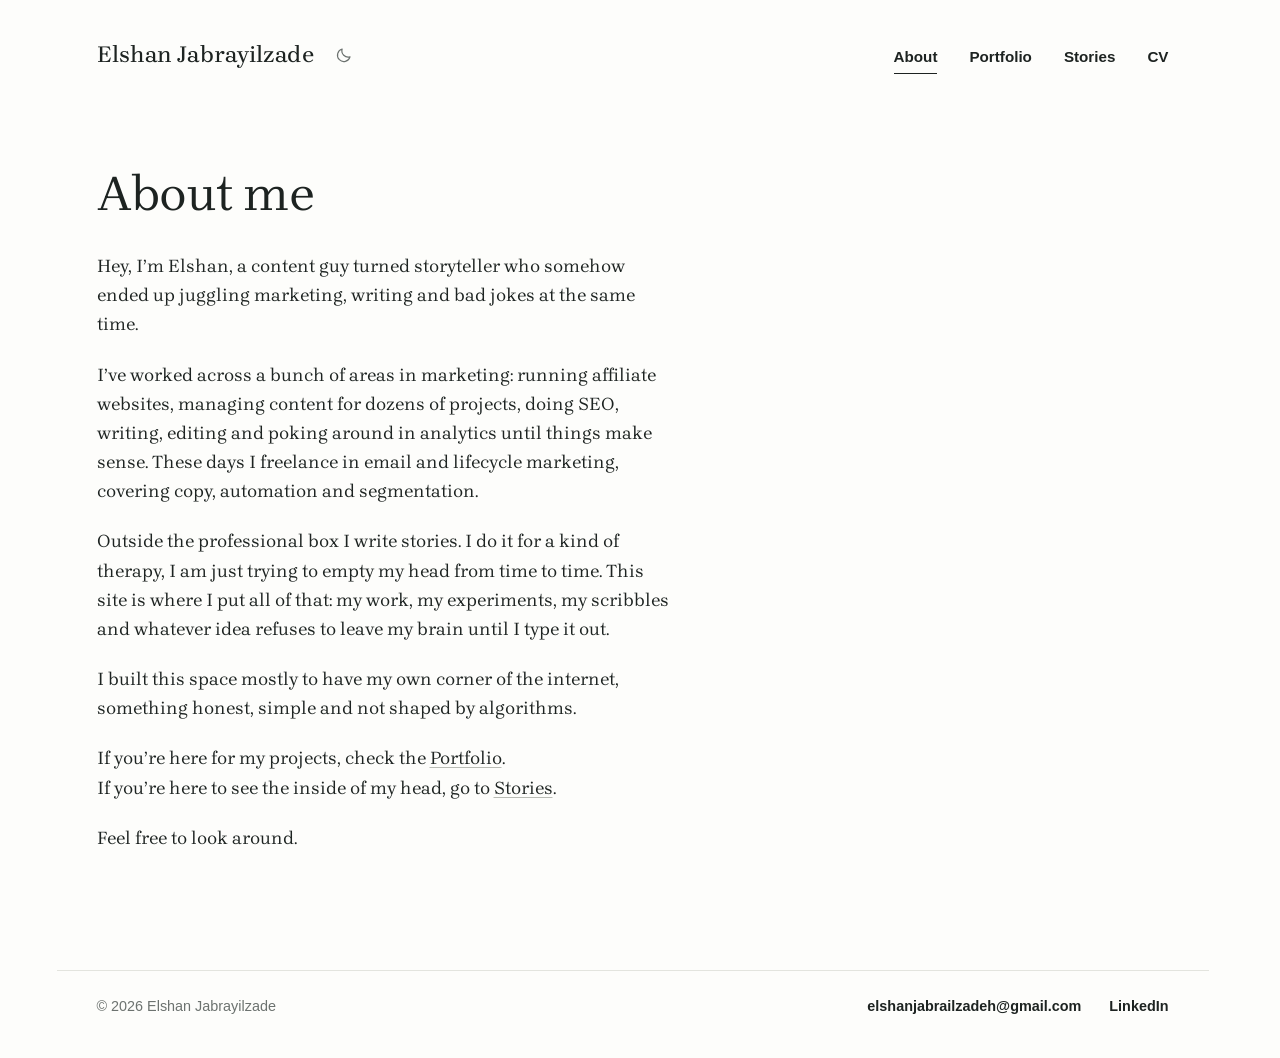
==== about/index.html @ d752e660 "Switch typefaces to Brygada 1918 and Hanken Grotesk Co-Authored-By: Claude Opus 5.5 <noreply@anthrop" ====
<!doctype html>
<html lang="en">
<head>
  <meta charset="utf-8">
  <meta name="viewport" content="width=device-width, initial-scale=1">
  <title>About | Elshan Jabrayilzade</title>
  <meta name="description" content="About Elshan Jabrayilzade, a writer and email marketer based in Tallinn.">
  <meta name="author" content="Elshan Jabrayilzade">
  <meta name="src-path" content="about/index.html">
  <meta property="og:title" content="About | Elshan Jabrayilzade">
  <meta property="og:description" content="About Elshan Jabrayilzade, a writer and email marketer based in Tallinn.">
  <meta property="og:type" content="website">
  <link rel="preload" href="../assets/fonts/brygada-1918-latin-wght-normal.woff2" as="font" type="font/woff2" crossorigin>
  <link rel="stylesheet" href="../assets/site.css?v=b6066e69">
  <script>document.documentElement.className = "js";(function(){var t;try{t=localStorage.getItem("theme")}catch(e){}if(t!=="dark"&&t!=="light")t=window.matchMedia&&matchMedia("(prefers-color-scheme: dark)").matches?"dark":"light";document.documentElement.setAttribute("data-theme",t)})();</script>
</head>
<body>
  <header class="top wrap">
    <div class="brand">
      <a class="name" href="../">Elshan Jabrayilzade</a>
      <button class="theme" type="button" aria-label="Switch between light and dark">
          <svg class="moon" viewBox="0 0 24 24" width="18" height="18" aria-hidden="true"><path d="M20 14.5A8.5 8.5 0 0 1 9.5 4 8.5 8.5 0 1 0 20 14.5z" fill="none" stroke="currentColor" stroke-width="1.6" stroke-linejoin="round"/></svg>
          <svg class="sun" viewBox="0 0 24 24" width="18" height="18" aria-hidden="true"><circle cx="12" cy="12" r="4.2" fill="none" stroke="currentColor" stroke-width="1.6"/><path d="M12 2.5v2.6M12 18.9v2.6M2.5 12h2.6M18.9 12h2.6M5.3 5.3l1.8 1.8M16.9 16.9l1.8 1.8M5.3 18.7l1.8-1.8M16.9 7.1l1.8-1.8" stroke="currentColor" stroke-width="1.6" stroke-linecap="round"/></svg>
        </button>
    </div>
    <nav class="nav" aria-label="Site">
      <a href="../about/" aria-current="page">About</a>
      <a href="../portfolio/">Portfolio</a>
      <a href="../stories/">Stories</a>
      <a href="../assets/elshan-jabrayilzade-cv.pdf">CV</a>
    </nav>
  </header>

  <main class="wrap">
    <div class="prose">
      <h1>About me</h1>
      <p>Hey, I&rsquo;m Elshan, a content guy turned storyteller who somehow ended up juggling marketing, writing and bad jokes at the same time.</p>
      <p>I&rsquo;ve worked across a bunch of areas in marketing: running affiliate websites, managing content for dozens of projects, doing SEO, writing, editing and poking around in analytics until things make sense. These days I freelance in email and lifecycle marketing, covering copy, automation and segmentation.</p>
      <p>Outside the professional box I write stories. I do it for a kind of therapy, I am just trying to empty my head from time to time. This site is where I put all of that: my work, my experiments, my scribbles and whatever idea refuses to leave my brain until I type it out.</p>
      <p>I built this space mostly to have my own corner of the internet, something honest, simple and not shaped by algorithms.</p>
      <p>If you&rsquo;re here for my projects, check the <a href="../portfolio/">Portfolio</a>.<br>
      If you&rsquo;re here to see the inside of my head, go to <a href="../stories/">Stories</a>.</p>
      <p>Feel free to look around.</p>
    </div>
  </main>

  <footer class="foot wrap">
    <span>&copy; 2026 Elshan Jabrayilzade</span>
    <a href="mailto:elshanjabrailzadeh@gmail.com">elshanjabrailzadeh@gmail.com</a>
    <a href="https://www.linkedin.com/in/elshanjh">LinkedIn</a>
  </footer>
  <script src="../assets/site.js?v=b6066e69"></script>
</body>
</html>
---- assets/site.css ----
@font-face {
  font-family: "Brygada 1918";
  src: url("fonts/brygada-1918-latin-wght-normal.woff2") format("woff2");
  font-weight: 400 700;
  font-display: swap;
}
@font-face {
  font-family: "Brygada 1918";
  src: url("fonts/brygada-1918-latin-wght-italic.woff2") format("woff2");
  font-weight: 400 700;
  font-style: italic;
  font-display: swap;
}
@font-face {
  font-family: "Hanken Grotesk";
  src: url("fonts/hanken-grotesk-latin-wght-normal.woff2") format("woff2");
  font-weight: 400 700;
  font-display: swap;
}

:root {
  --bg: #fdfdfb;
  --ink: #1d2321;
  --muted: #6c726f;
  --line: #e3e4de;
  --accent: #6e1f2a;
  --serif: "Brygada 1918", Georgia, "Times New Roman", serif;
  --sans: "Hanken Grotesk", "Helvetica Neue", Arial, sans-serif;
  --bar: #d5d7d0;
  --underline: #b9bcb5;
  color-scheme: light;
}
:root[data-theme="dark"] {
  --bg: #141817;
  --ink: #e9eae5;
  --muted: #99a09b;
  --line: #2b3230;
  --accent: #e0a3ab;
  --bar: #3b4340;
  --underline: #59605c;
  color-scheme: dark;
}

* { box-sizing: border-box; }
html { -webkit-text-size-adjust: 100%; overflow-y: scroll; scrollbar-gutter: stable; }

body {
  margin: 0;
  background: var(--bg);
  color: var(--ink);
  font-family: var(--serif);
  font-size: 1.14rem;
  line-height: 1.6;
  font-variant-numeric: oldstyle-nums;
}

a { color: inherit; text-decoration-thickness: 1px; text-underline-offset: 0.18em; text-decoration-color: var(--underline); }
a:hover { color: var(--accent); text-decoration-color: currentColor; }
:focus-visible { outline: 2px solid var(--accent); outline-offset: 4px; }
img { max-width: 100%; height: auto; display: block; }
p { margin: 0 0 1.15em; }

.wrap { max-width: 72rem; margin: 0 auto; padding: 0 2.5rem; }

/* ---------- Header and footer ---------- */

.top { display: flex; justify-content: space-between; align-items: baseline; gap: 1rem 2rem; flex-wrap: wrap; padding-top: 2.25rem; padding-bottom: 2.25rem; }
.name { font-size: 1.45rem; font-weight: 500; text-decoration: none; letter-spacing: 0.005em; }
.nav { display: flex; gap: 2rem; font-family: var(--sans); font-size: 0.95rem; font-weight: 600; }
.nav { align-items: center; }
.brand { display: flex; align-items: center; gap: 1rem; }
.theme { background: none; border: 0; padding: 0.3rem; margin: 0; color: var(--muted); cursor: pointer; display: inline-flex; border-radius: 50%; }
.theme:hover { color: var(--accent); }
.theme .sun, :root[data-theme="dark"] .theme .moon { display: none; }
:root[data-theme="dark"] .theme .sun { display: block; }
.nav a { text-decoration: none; color: var(--ink); padding: 0.2rem 0; border-bottom: 1.5px solid transparent; }
.nav a:hover { color: var(--accent); }
.nav a[aria-current="page"] { border-bottom-color: var(--ink); }

main.wrap { padding-top: 3.5rem; padding-bottom: 6rem; min-height: 70vh; }

.foot { font-family: var(--sans); font-size: 0.9rem; font-weight: 600; color: var(--ink); display: flex; gap: 0.5rem 1.75rem; flex-wrap: wrap; padding-top: 1.5rem; padding-bottom: 2.5rem; border-top: 1px solid var(--line); }
.foot a { text-decoration: none; }
.foot span { margin-right: auto; font-weight: 400; color: var(--muted); }

h1, h2, h3 { font-weight: 400; margin: 0; }
h1 { font-size: clamp(2.2rem, 4.5vw, 3.1rem); line-height: 1.1; letter-spacing: -0.012em; }
.label { font-family: var(--sans); font-size: 0.8rem; color: var(--muted); margin: 0 0 0.9rem; }

/* ---------- Home ---------- */

.statement { font-size: clamp(2.9rem, 8vw, 6.2rem); line-height: 1; letter-spacing: -0.025em; margin: 1.5rem 0 4.5rem; }
.statement em { font-style: italic; }
.two { display: grid; grid-template-columns: 1fr 1fr; border-top: 1px solid var(--ink); max-width: 56rem; }
.two a { text-decoration: none; padding: 1.5rem 2rem 0.5rem 0; }
.two a + a { padding-left: 2rem; border-left: 1px solid var(--line); }
.two b { display: block; font-weight: 400; font-size: 2.1rem; line-height: 1.15; }
.two a:hover b { font-style: italic; }
.two span { display: block; color: var(--muted); font-size: 1.1rem; line-height: 1.45; margin-top: 0.35rem; max-width: 22rem; }
.two a:hover span { color: var(--muted); }

/* ---------- About ---------- */

.prose { max-width: 36rem; }
.prose h1 { margin-bottom: 2rem; }

/* ---------- Portfolio landing ---------- */

.choose { margin-top: 2.5rem; }
.choose b { font-size: clamp(2rem, 4vw, 2.9rem); letter-spacing: -0.012em; }
.choose a { padding-top: 2rem; padding-bottom: 2rem; }
.choose small { display: block; font-family: var(--sans); font-size: 0.8rem; color: var(--muted); margin-top: 1.25rem; }

/* ---------- Portfolio section: list on the left, piece on the right ---------- */

.section { display: grid; grid-template-columns: 15rem minmax(0, 38rem); gap: 5.5rem; align-items: start; }

.list { position: sticky; top: 2rem; }
.list .back { font-family: var(--sans); font-size: 0.8rem; color: var(--muted); text-decoration: none; }
.list .back:hover { color: var(--accent); }
.list h2 { font-size: 1.45rem; font-style: italic; line-height: 1.2; margin: 0.6rem 0 1.4rem; }
.list .intro { font-size: 1.02rem; line-height: 1.45; color: var(--muted); margin: -0.6rem 0 1.5rem; }
.list h3 { font-family: var(--sans); font-size: 0.8rem; color: var(--muted); margin: 1.6rem 0 0.5rem; }
.list ul { list-style: none; margin: 0; padding: 0; border-left: 1px solid var(--line); }
.list ul a {
  display: block;
  text-decoration: none;
  color: var(--muted);
  font-size: 1.08rem;
  line-height: 1.3;
  padding: 0.42rem 0 0.42rem 1rem;
  margin-left: -1px;
  border-left: 1px solid transparent;
}
.list ul a:hover { color: var(--ink); }
.list ul a.is-active { color: var(--ink); border-left-color: var(--accent); }
.list .other { display: inline-block; margin-top: 2rem; font-size: 1.05rem; font-style: italic; }

.js .piece { display: none; }
.js .piece.is-shown { display: block; }
.piece + .piece { margin-top: 6rem; }
.js .piece + .piece { margin-top: 0; }
.back-m, .jump, .all-m { display: none; }

.piece h1 { margin-bottom: 0.7rem; }
.piece .label { margin-bottom: 2.25rem; }
.piece .lead { font-size: 1.5rem; line-height: 1.42; margin-bottom: 1.6rem; }
.piece h2 { font-family: var(--sans); font-size: 0.8rem; font-weight: 600; color: var(--ink); margin: 2.2rem 0 0.6rem; }
.piece ul { list-style: none; margin: 0 0 1.15em; padding: 0; }
.piece li { padding-left: 1.2rem; position: relative; margin-bottom: 0.35rem; }
.piece li::before { content: "\2013"; position: absolute; left: 0; color: var(--muted); }

.flow { list-style: none; margin: 1rem 0 2rem 0.25rem; padding: 0; border-left: 1px solid var(--ink); }
.piece .flow li { padding: 0 0 0 1.5rem; margin: 0 0 1.1rem; position: relative; line-height: 1.5; }
.piece .flow li:last-child { margin-bottom: 0; }
.piece .flow li::before { content: ""; position: absolute; left: -4px; top: 0.62em; width: 7px; height: 7px; border-radius: 50%; background: var(--ink); }
.flow b { display: block; font-family: var(--sans); font-size: 0.8rem; font-weight: 600; margin-bottom: 0.1rem; }
td i { display: block; color: var(--muted); font-size: 1rem; }


.piece .picks-title { font-family: var(--serif); font-weight: 400; font-variant-caps: all-small-caps; letter-spacing: 0.14em; font-size: 1.05rem; color: var(--ink); margin: 2.75rem 0 0.7rem; }
.piece .picks { margin: 0; border-top: 1px solid var(--ink); }
.piece .picks li { padding: 0; margin: 0; border-bottom: 1px solid var(--line); }
.piece .picks li::before { content: none; }
.picks a { display: block; padding: 1rem 2.25rem 1rem 0; text-decoration: none; position: relative; }
.picks a::after { content: ""; position: absolute; right: 0.4rem; top: 50%; width: 0.55rem; height: 0.55rem; border-right: 1.5px solid var(--muted); border-top: 1.5px solid var(--muted); transform: translateY(-50%) rotate(45deg); }
.picks a:hover::after { border-color: var(--accent); right: 0.15rem; }
.picks b { display: block; font-weight: 400; font-size: 1.4rem; line-height: 1.25; }
.picks a:hover b { font-style: italic; }
.picks span { display: block; color: var(--muted); font-size: 1.08rem; line-height: 1.45; margin-top: 0.15rem; }

figure { margin: 2.5rem 0; }
figure.square img { width: min(100%, 30rem); }
figure.phone img { width: min(100%, 17rem); }
figcaption { font-family: var(--sans); font-size: 0.78rem; color: var(--muted); margin-top: 0.7rem; }

.script { border-left: 1px solid var(--ink); padding-left: 1.5rem; margin: 0.5rem 0 1.5rem; }
.script p:last-child { margin-bottom: 0; }
.endline { font-size: 1.5rem; font-style: italic; line-height: 1.35; }
.meta { color: var(--muted); font-style: italic; }
.piece .note { margin: 2.75rem 0 0; line-height: 1.6; max-width: 30rem; }

table { border-collapse: collapse; width: 100%; margin: 2rem 0; font-size: 1.1rem; }
th, td { text-align: left; padding: 0.55rem 0; border-bottom: 1px solid var(--line); }
th { font-family: var(--sans); font-size: 0.76rem; font-weight: 400; color: var(--muted); }
td.num, th.num { text-align: right; padding-left: 1rem; white-space: nowrap; font-variant-numeric: lining-nums tabular-nums; }

.chart { margin: 2.75rem 0; }
.bars { display: flex; align-items: flex-end; gap: 10px; height: 8.5rem; margin: 1.6rem 0 0; padding: 0; list-style: none; border-bottom: 1px solid var(--ink); }
.bars li { flex: 1; margin: 0; padding: 0; background: var(--bar); position: relative; min-width: 0; }
.bars li::before { content: none; }
.bars li.sell { background: var(--ink); }
.bars li span { position: absolute; bottom: 100%; left: 50%; transform: translateX(-50%); font-family: var(--sans); font-size: 0.66rem; color: var(--muted); padding-bottom: 3px; }
.bar-nums { display: flex; gap: 10px; font-family: var(--sans); font-size: 0.66rem; color: var(--muted); margin-top: 5px; }
.bar-nums span { flex: 1; text-align: center; }
.chart figcaption i { display: inline-block; width: 0.6rem; height: 0.6rem; background: var(--ink); margin: 0 0.3rem 0 0; vertical-align: -1px; font-style: normal; }

.pager { margin-top: 4.5rem; padding-top: 1.5rem; border-top: 1px solid var(--line); display: flex; justify-content: space-between; gap: 2rem; }
.pager a { text-decoration: none; font-size: 1.15rem; font-style: italic; line-height: 1.3; }
.pager small { display: block; font-family: var(--sans); font-style: normal; font-size: 0.76rem; color: var(--muted); margin-bottom: 0.2rem; }
.pager .next { margin-left: auto; text-align: right; }

/* ---------- Stories: set like a book ---------- */

body.book { --bg: #f4f0e4; --line: #dcd6c4; --muted: #746d5f; --ink: #2a2520; background: var(--bg); }
:root[data-theme="dark"] body.book { --bg: #1a1814; --line: #36322a; --muted: #a59d8b; --ink: #ebe5d6; }

.titlepage { text-align: center; padding: 2rem 0 4.5rem; }
.titlepage h1 { font-size: clamp(3rem, 8vw, 4.6rem); font-style: italic; letter-spacing: -0.01em; }
.titlepage p { font-variant-caps: all-small-caps; letter-spacing: 0.14em; font-size: 1.05rem; margin: 1.1rem 0 0; }
.rule { width: 3rem; height: 1px; background: var(--ink); margin: 2.2rem auto; border: 0; }

.contents { max-width: 40rem; margin: 0 auto; }
.contents h2 { text-align: center; font-variant-caps: all-small-caps; letter-spacing: 0.14em; font-size: 1.05rem; margin-bottom: 2.5rem; }
.contents ol { list-style: none; margin: 0; padding: 0; }
.contents li { margin-bottom: 2.1rem; }
.contents a { display: flex; align-items: baseline; gap: 0.5rem; text-decoration: none; font-size: 1.4rem; line-height: 1.25; }
.contents a::after { content: ""; flex: 1; order: 1; border-bottom: 1px dotted var(--muted); transform: translateY(-0.25em); min-width: 1.5rem; }
.contents a time { order: 2; white-space: nowrap; font-size: 1.1rem; color: var(--muted); }
.contents li i { display: block; color: var(--muted); font-size: 1.08rem; line-height: 1.4; margin-top: 0.15rem; padding-right: 4rem; }

.story { max-width: 40rem; margin: 0 auto; }
.story header { text-align: center; padding: 2rem 0 1rem; }
.story header p { font-variant-caps: all-small-caps; letter-spacing: 0.14em; font-size: 1rem; color: var(--muted); margin: 0 0 1.1rem; }
.story h1 { font-size: clamp(2.3rem, 6vw, 3.2rem); line-height: 1.12; text-wrap: balance; }
.story .text { font-size: 1.22rem; line-height: 1.7; }
.story .text p { margin: 0 0 1.05em; }
.story .text.lines p { margin-bottom: 0.8em; }
.story .text p.first::first-letter { float: left; font-size: 3.55em; line-height: 0.82; padding: 0.06em 0.08em 0 0; }
.story .text p.epigraph { text-align: center; font-style: italic; text-indent: 0 !important; margin: 0 0 3rem !important; }
.story h2 { text-align: center; font-size: 2rem; font-style: italic; line-height: 1.2; color: var(--ink); margin: 5rem 0 2.5rem; }
.story h2::after { content: ""; display: block; width: 2rem; height: 1px; background: var(--ink); margin: 1.1rem auto 0; }
.story .break { text-align: center; text-indent: 0 !important; letter-spacing: 0.6em; margin: 2.25rem 0 !important; color: var(--muted); }
.story .end { margin-top: 3rem; }
.book .pager { max-width: 40rem; margin-left: auto; margin-right: auto; }
.tocback { text-align: center; margin-top: 2.5rem; font-variant-caps: all-small-caps; letter-spacing: 0.14em; font-size: 1rem; }
.tocback a { text-decoration: none; }

@media (min-width: 700px) {
  .story .text:not(.lines) p { text-align: justify; hyphens: auto; -webkit-hyphens: auto; }
  .story .text p.epigraph, .story .text p.break { text-align: center; }
}

/* ---------- Small screens ---------- */

@media (max-width: 820px) {
  body { font-size: 1.06rem; }
  .wrap { padding: 0 1.25rem; }
  .top { padding-top: 1.25rem; padding-bottom: 1.25rem; }
  .nav { gap: 1.25rem; font-size: 0.9rem; }
  main.wrap { padding-top: 1.75rem; padding-bottom: 4rem; }
  .statement { margin-bottom: 3rem; }
  .two { grid-template-columns: 1fr; }
  .two a { padding: 1.25rem 0; }
  .two a + a { padding-left: 0; border-left: 0; border-top: 1px solid var(--line); }

  .section { grid-template-columns: 1fr; gap: 2.5rem; }
  .list { position: static; }
  .list ul a { font-size: 1.2rem; padding: 0.6rem 0 0.6rem 1rem; }
  .js .picked:not(.list-open) .list { display: none; }
  .js .section:not(.picked) .piece.is-shown { display: none; }
  .js .section.has-overview:not(.picked) .list { display: none; }
  .js .section.has-overview:not(.picked) .piece.is-shown { display: block; }
  .section { gap: 1.5rem; }
  .js .picked:not(.on-overview) .jump {
    display: flex; justify-content: space-between; align-items: center; width: 100%;
    font: 600 0.92rem var(--sans); color: var(--ink); background: none; text-align: left;
    border: 1px solid var(--line); border-radius: 4px; padding: 0.8rem 1rem; cursor: pointer;
  }
  .jump::after { content: ""; width: 0.5rem; height: 0.5rem; border-right: 1.5px solid currentColor; border-bottom: 1.5px solid currentColor; transform: rotate(45deg) translateY(-2px); flex: none; margin-left: 1rem; }
  .list-open .jump::after { transform: rotate(-135deg) translateY(-2px); }
  .list-open .list .back, .list-open .list h2 { display: none; }
  .js .picked:not(.on-overview) .all-m { display: inline-block; margin-top: 2rem; font: 600 0.92rem var(--sans); text-decoration: none; border-bottom: 1.5px solid var(--ink); padding-bottom: 0.15rem; }
  .piece .lead { font-size: 1.3rem; }
  .bars, .bar-nums { gap: 4px; }
  .bars li span { font-size: 0.55rem; }
  .pager { flex-direction: column; gap: 1.25rem; }
  .pager .next { margin-left: 0; text-align: left; }
  .story .text { font-size: 1.1rem; }
  .contents a { flex-direction: column-reverse; align-items: flex-start; gap: 0.2rem; font-size: 1.35rem; }
  .contents a::after { content: none; }
  .contents a time { font-size: 0.95rem; font-variant-caps: all-small-caps; letter-spacing: 0.1em; }
  .contents li i { padding-right: 0; font-size: 1rem; margin-top: 0.25rem; }
  .contents li { margin-bottom: 2rem; }
}

@media print { .top, .foot, .list, .pager { display: none; } }
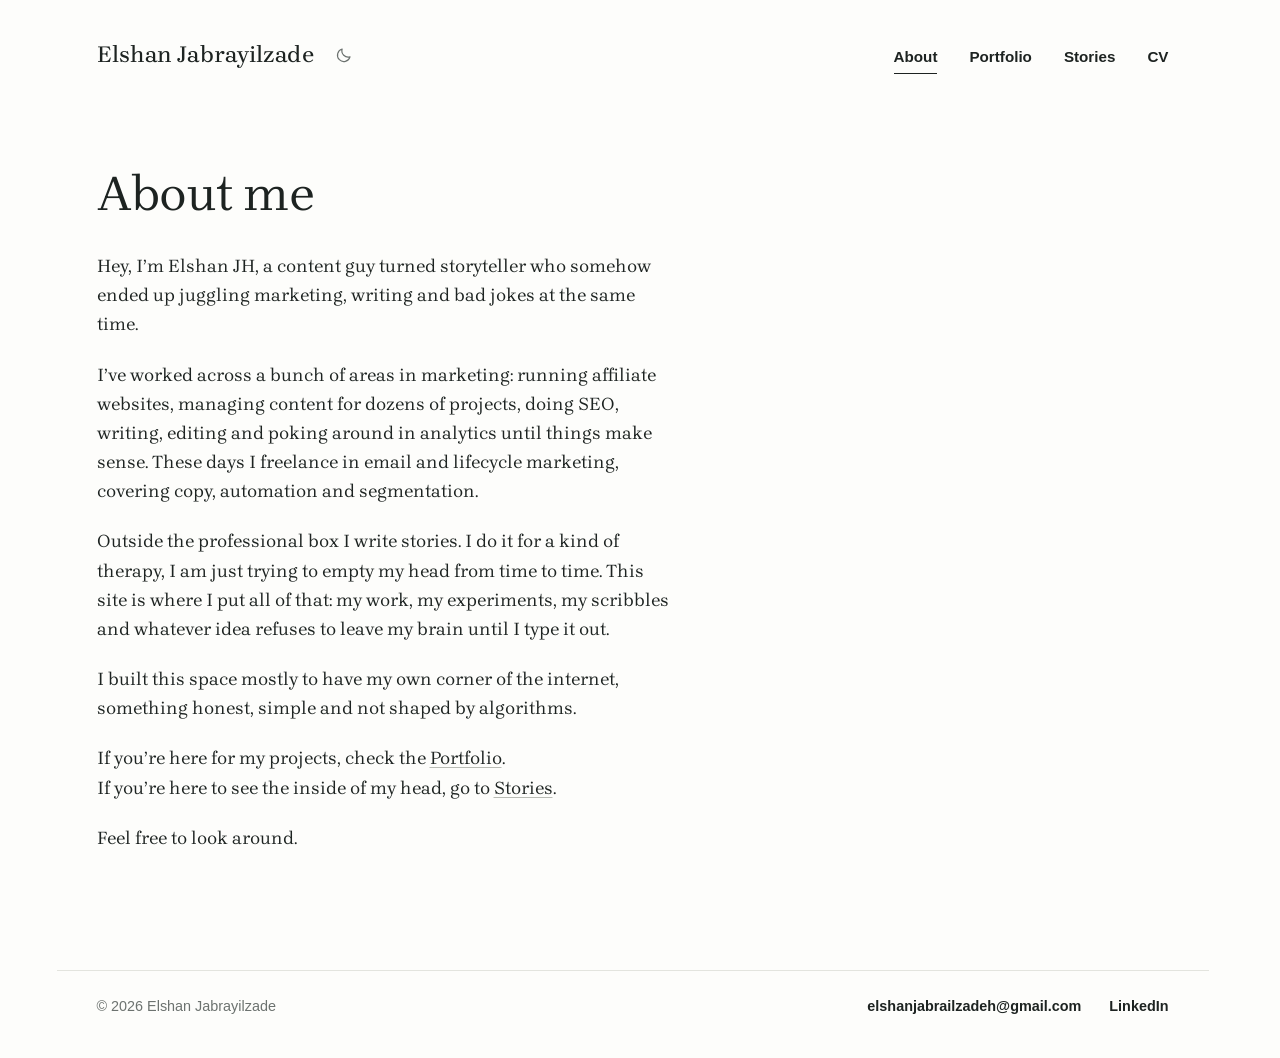
==== commit 2c96c69d: "Edit about/index.html from the site editor" ====
--- a/about/index.html
+++ b/about/index.html
@@ -1,6 +1,5 @@
 <!doctype html>
-<html lang="en">
-<head>
+<html lang="en"><head>
   <meta charset="utf-8">
   <meta name="viewport" content="width=device-width, initial-scale=1">
   <title>About | Elshan Jabrayilzade</title>
@@ -10,7 +9,7 @@
   <meta property="og:title" content="About | Elshan Jabrayilzade">
   <meta property="og:description" content="About Elshan Jabrayilzade, a writer and email marketer based in Tallinn.">
   <meta property="og:type" content="website">
-  <link rel="preload" href="../assets/fonts/brygada-1918-latin-wght-normal.woff2" as="font" type="font/woff2" crossorigin>
+  <link rel="preload" href="../assets/fonts/brygada-1918-latin-wght-normal.woff2" as="font" type="font/woff2" crossorigin="">
   <link rel="stylesheet" href="../assets/site.css?v=b6066e69">
   <script>document.documentElement.className = "js";(function(){var t;try{t=localStorage.getItem("theme")}catch(e){}if(t!=="dark"&&t!=="light")t=window.matchMedia&&matchMedia("(prefers-color-scheme: dark)").matches?"dark":"light";document.documentElement.setAttribute("data-theme",t)})();</script>
 </head>
@@ -19,8 +18,8 @@
     <div class="brand">
       <a class="name" href="../">Elshan Jabrayilzade</a>
       <button class="theme" type="button" aria-label="Switch between light and dark">
-          <svg class="moon" viewBox="0 0 24 24" width="18" height="18" aria-hidden="true"><path d="M20 14.5A8.5 8.5 0 0 1 9.5 4 8.5 8.5 0 1 0 20 14.5z" fill="none" stroke="currentColor" stroke-width="1.6" stroke-linejoin="round"/></svg>
-          <svg class="sun" viewBox="0 0 24 24" width="18" height="18" aria-hidden="true"><circle cx="12" cy="12" r="4.2" fill="none" stroke="currentColor" stroke-width="1.6"/><path d="M12 2.5v2.6M12 18.9v2.6M2.5 12h2.6M18.9 12h2.6M5.3 5.3l1.8 1.8M16.9 16.9l1.8 1.8M5.3 18.7l1.8-1.8M16.9 7.1l1.8-1.8" stroke="currentColor" stroke-width="1.6" stroke-linecap="round"/></svg>
+          <svg class="moon" viewBox="0 0 24 24" width="18" height="18" aria-hidden="true"><path d="M20 14.5A8.5 8.5 0 0 1 9.5 4 8.5 8.5 0 1 0 20 14.5z" fill="none" stroke="currentColor" stroke-width="1.6" stroke-linejoin="round"></path></svg>
+          <svg class="sun" viewBox="0 0 24 24" width="18" height="18" aria-hidden="true"><circle cx="12" cy="12" r="4.2" fill="none" stroke="currentColor" stroke-width="1.6"></circle><path d="M12 2.5v2.6M12 18.9v2.6M2.5 12h2.6M18.9 12h2.6M5.3 5.3l1.8 1.8M16.9 16.9l1.8 1.8M5.3 18.7l1.8-1.8M16.9 7.1l1.8-1.8" stroke="currentColor" stroke-width="1.6" stroke-linecap="round"></path></svg>
         </button>
     </div>
     <nav class="nav" aria-label="Site">
@@ -34,21 +33,22 @@
   <main class="wrap">
     <div class="prose">
       <h1>About me</h1>
-      <p>Hey, I&rsquo;m Elshan, a content guy turned storyteller who somehow ended up juggling marketing, writing and bad jokes at the same time.</p>
-      <p>I&rsquo;ve worked across a bunch of areas in marketing: running affiliate websites, managing content for dozens of projects, doing SEO, writing, editing and poking around in analytics until things make sense. These days I freelance in email and lifecycle marketing, covering copy, automation and segmentation.</p>
+      <p>Hey, I’m Elshan JH, a content guy turned storyteller who somehow ended up juggling marketing, writing and bad jokes at the same time.</p>
+      <p>I’ve worked across a bunch of areas in marketing: running affiliate websites, managing content for dozens of projects, doing SEO, writing, editing and poking around in analytics until things make sense. These days I freelance in email and lifecycle marketing, covering copy, automation and segmentation.</p>
       <p>Outside the professional box I write stories. I do it for a kind of therapy, I am just trying to empty my head from time to time. This site is where I put all of that: my work, my experiments, my scribbles and whatever idea refuses to leave my brain until I type it out.</p>
       <p>I built this space mostly to have my own corner of the internet, something honest, simple and not shaped by algorithms.</p>
-      <p>If you&rsquo;re here for my projects, check the <a href="../portfolio/">Portfolio</a>.<br>
-      If you&rsquo;re here to see the inside of my head, go to <a href="../stories/">Stories</a>.</p>
+      <p>If you’re here for my projects, check the <a href="../portfolio/">Portfolio</a>.<br>
+      If you’re here to see the inside of my head, go to <a href="../stories/">Stories</a>.</p>
       <p>Feel free to look around.</p>
     </div>
   </main>
 
   <footer class="foot wrap">
-    <span>&copy; 2026 Elshan Jabrayilzade</span>
+    <span>© 2026 Elshan Jabrayilzade</span>
     <a href="mailto:elshanjabrailzadeh@gmail.com">elshanjabrailzadeh@gmail.com</a>
     <a href="https://www.linkedin.com/in/elshanjh">LinkedIn</a>
   </footer>
   <script src="../assets/site.js?v=b6066e69"></script>
-</body>
-</html>
+
+
+</body></html>
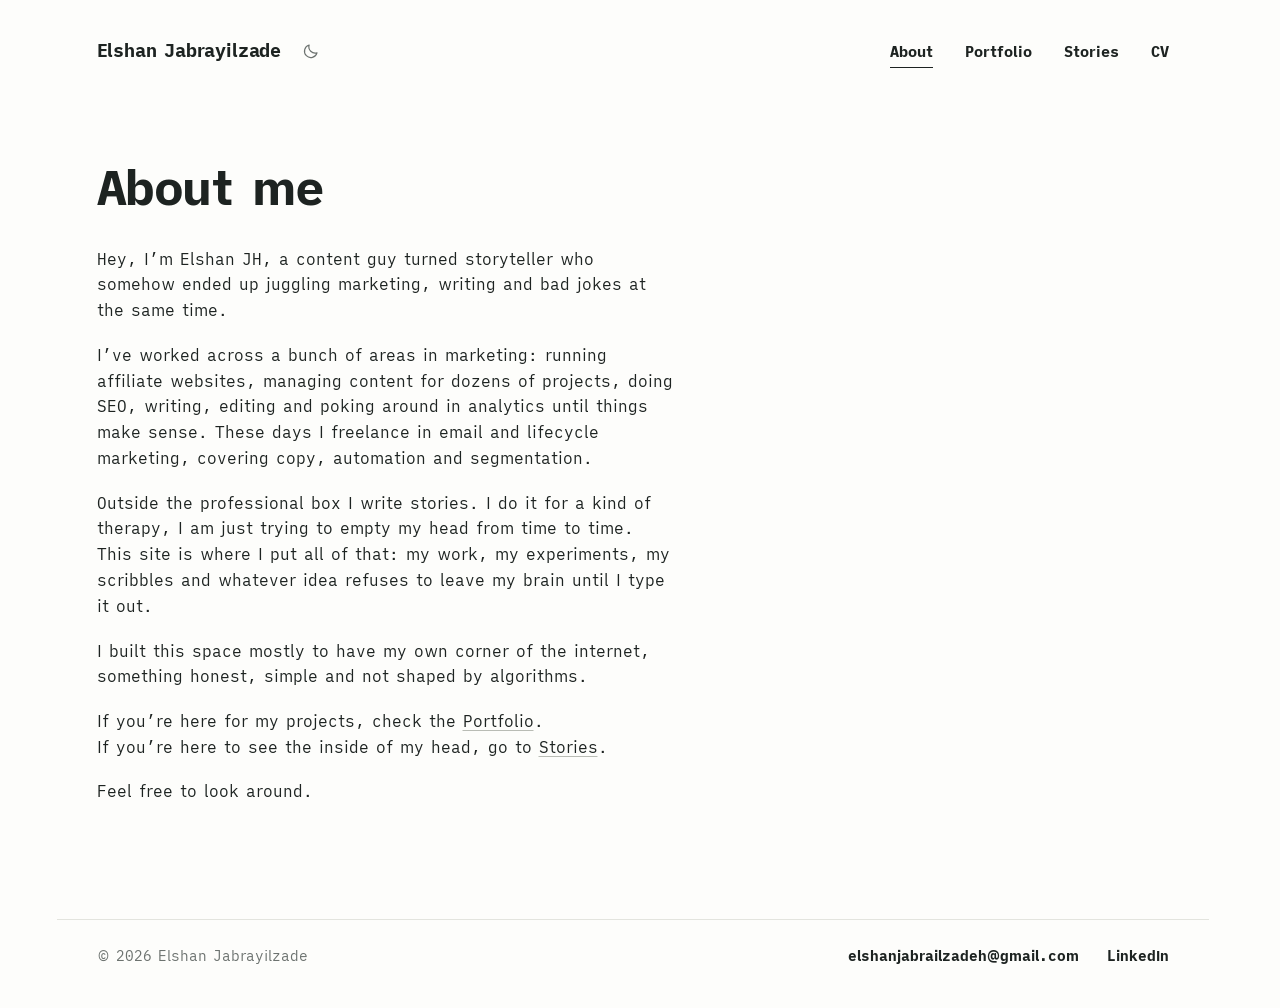
==== commit 96864b50: "Set work pages in iA Writer Quattro, keep the serif for stories Co-Authored-By: Claude Opus 5.5 <nor" ====
--- a/about/index.html
+++ b/about/index.html
@@ -10,7 +10,7 @@
   <meta property="og:description" content="About Elshan Jabrayilzade, a writer and email marketer based in Tallinn.">
   <meta property="og:type" content="website">
   <link rel="preload" href="../assets/fonts/brygada-1918-latin-wght-normal.woff2" as="font" type="font/woff2" crossorigin="">
-  <link rel="stylesheet" href="../assets/site.css?v=b6066e69">
+  <link rel="stylesheet" href="../assets/site.css?v=12680a8d">
   <script>document.documentElement.className = "js";(function(){var t;try{t=localStorage.getItem("theme")}catch(e){}if(t!=="dark"&&t!=="light")t=window.matchMedia&&matchMedia("(prefers-color-scheme: dark)").matches?"dark":"light";document.documentElement.setAttribute("data-theme",t)})();</script>
 </head>
 <body>
@@ -48,7 +48,7 @@
     <a href="mailto:elshanjabrailzadeh@gmail.com">elshanjabrailzadeh@gmail.com</a>
     <a href="https://www.linkedin.com/in/elshanjh">LinkedIn</a>
   </footer>
-  <script src="../assets/site.js?v=b6066e69"></script>
+  <script src="../assets/site.js?v=12680a8d"></script>
 
 
 </body></html>
--- a/assets/site.css
+++ b/assets/site.css
@@ -12,9 +12,22 @@
   font-display: swap;
 }
 @font-face {
-  font-family: "Hanken Grotesk";
-  src: url("fonts/hanken-grotesk-latin-wght-normal.woff2") format("woff2");
-  font-weight: 400 700;
+  font-family: "iA Writer Quattro";
+  src: url("fonts/ia-writer-quattro-latin-400-normal.woff2") format("woff2");
+  font-weight: 400;
+  font-display: swap;
+}
+@font-face {
+  font-family: "iA Writer Quattro";
+  src: url("fonts/ia-writer-quattro-latin-400-italic.woff2") format("woff2");
+  font-weight: 400;
+  font-style: italic;
+  font-display: swap;
+}
+@font-face {
+  font-family: "iA Writer Quattro";
+  src: url("fonts/ia-writer-quattro-latin-700-normal.woff2") format("woff2");
+  font-weight: 700;
   font-display: swap;
 }
 
@@ -25,7 +38,7 @@
   --line: #e3e4de;
   --accent: #6e1f2a;
   --serif: "Brygada 1918", Georgia, "Times New Roman", serif;
-  --sans: "Hanken Grotesk", "Helvetica Neue", Arial, sans-serif;
+  --sans: "iA Writer Quattro", "Helvetica Neue", Arial, sans-serif;
   --bar: #d5d7d0;
   --underline: #b9bcb5;
   color-scheme: light;
@@ -95,7 +108,7 @@
 .two a { text-decoration: none; padding: 1.5rem 2rem 0.5rem 0; }
 .two a + a { padding-left: 2rem; border-left: 1px solid var(--line); }
 .two b { display: block; font-weight: 400; font-size: 2.1rem; line-height: 1.15; }
-.two a:hover b { font-style: italic; }
+.two a:hover b { text-decoration: underline; text-decoration-thickness: 1px; text-underline-offset: 0.18em; }
 .two span { display: block; color: var(--muted); font-size: 1.1rem; line-height: 1.45; margin-top: 0.35rem; max-width: 22rem; }
 .two a:hover span { color: var(--muted); }
 
@@ -166,7 +179,7 @@
 .picks a::after { content: ""; position: absolute; right: 0.4rem; top: 50%; width: 0.55rem; height: 0.55rem; border-right: 1.5px solid var(--muted); border-top: 1.5px solid var(--muted); transform: translateY(-50%) rotate(45deg); }
 .picks a:hover::after { border-color: var(--accent); right: 0.15rem; }
 .picks b { display: block; font-weight: 400; font-size: 1.4rem; line-height: 1.25; }
-.picks a:hover b { font-style: italic; }
+.picks a:hover b { text-decoration: underline; text-decoration-thickness: 1px; text-underline-offset: 0.18em; }
 .picks span { display: block; color: var(--muted); font-size: 1.08rem; line-height: 1.45; margin-top: 0.15rem; }
 
 figure { margin: 2.5rem 0; }
@@ -285,3 +298,23 @@
 }
 
 @media print { .top, .foot, .list, .pager { display: none; } }
+
+/* ---------- Work pages are set in the writer's sans; stories keep the book serif ---------- */
+body:not(.book) { --serif: "iA Writer Quattro", "Helvetica Neue", Arial, sans-serif; font-size: 1rem; line-height: 1.62; font-variant-numeric: normal; }
+.name { font-family: var(--sans); font-weight: 700; font-size: 1.15rem; letter-spacing: -0.01em; }
+body:not(.book) h1, body:not(.book) .two b, body:not(.book) .picks b { font-weight: 700; letter-spacing: -0.03em; }
+body:not(.book) .statement { font-weight: 700; letter-spacing: -0.04em; line-height: 1.02; font-size: clamp(1.8rem, 8.2vw, 6.2rem); }
+body:not(.book) .list h2, body:not(.book) .pager a, body:not(.book) .list .other, body:not(.book) .endline { font-style: normal; }
+body:not(.book) .list h2 { font-weight: 700; font-size: 1.2rem; }
+body:not(.book) .list ul a { font-size: 0.98rem; }
+body:not(.book) .piece .lead { font-size: 1.3rem; line-height: 1.45; }
+body:not(.book) .picks b { font-size: 1.2rem; }
+body:not(.book) .picks span { font-size: 0.98rem; }
+body:not(.book) .two span { font-size: 1rem; }
+body:not(.book) .pager a { font-weight: 700; font-size: 1.05rem; }
+body:not(.book) .picks-title { font-family: var(--sans); font-variant-caps: normal; letter-spacing: 0; font-size: 0.8rem; font-weight: 700; }
+.nav, .foot, .jump, .all-m, .piece h2, .flow b { font-weight: 700; }
+@media (max-width: 820px) {
+  body:not(.book) .piece .lead { font-size: 1.15rem; }
+  body:not(.book) .list ul a { font-size: 1.05rem; }
+}
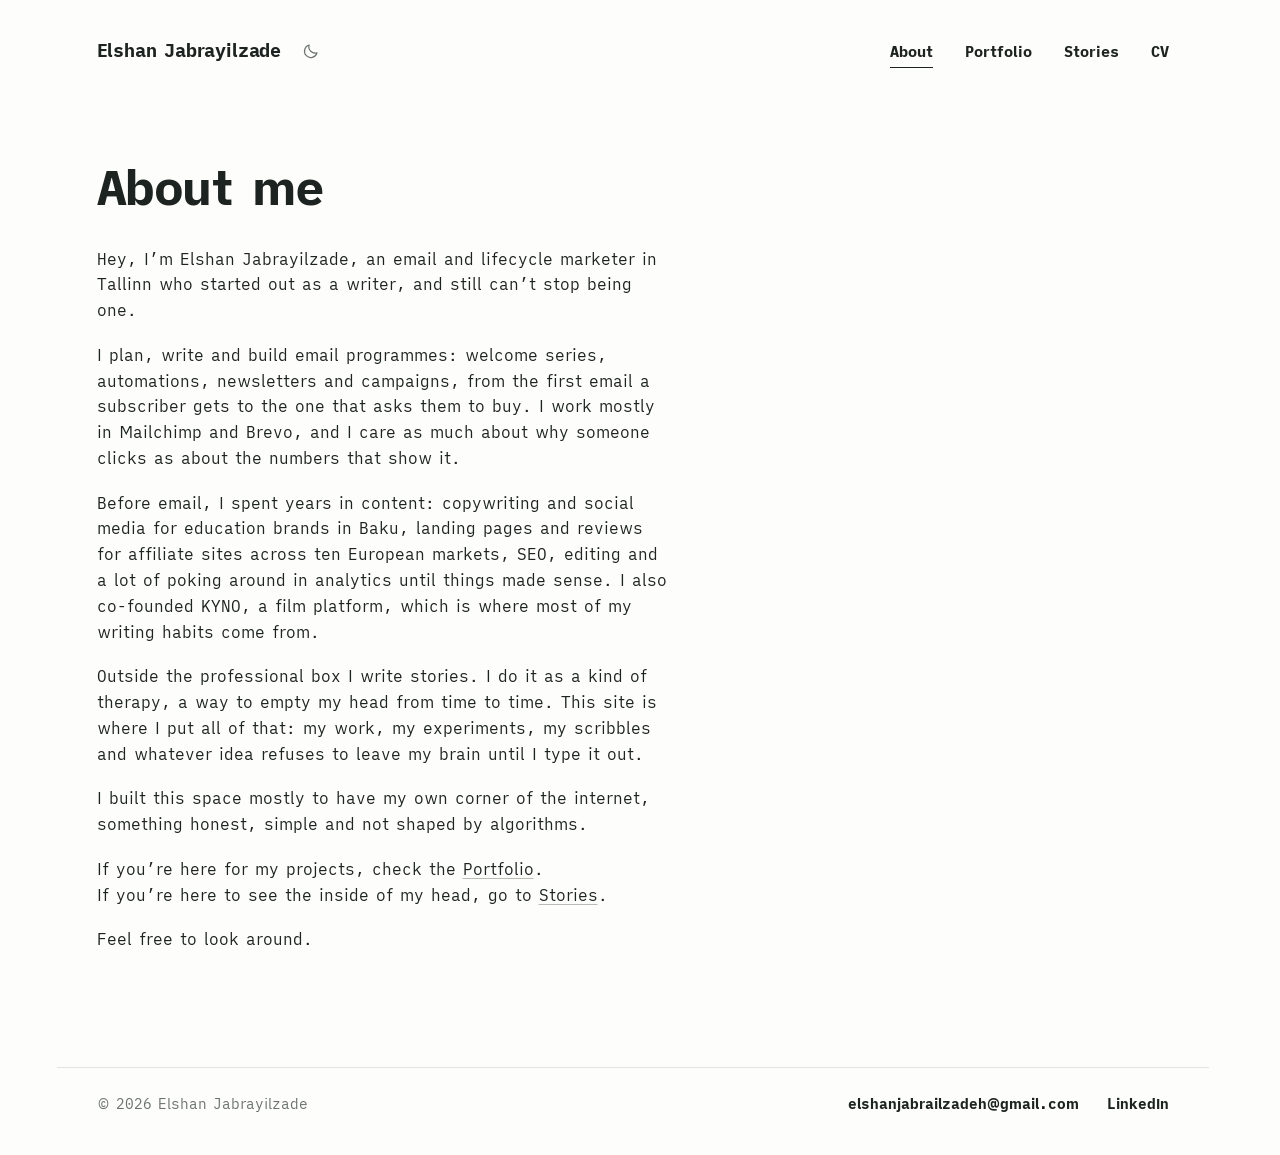
==== commit 7efacf7e: "Remove dates and fix tense on lifecycle pieces, add tools line, rewrite About opening Co-Authored-By" ====
--- a/about/index.html
+++ b/about/index.html
@@ -10,7 +10,7 @@
   <meta property="og:description" content="About Elshan Jabrayilzade, a writer and email marketer based in Tallinn.">
   <meta property="og:type" content="website">
   <link rel="preload" href="../assets/fonts/brygada-1918-latin-wght-normal.woff2" as="font" type="font/woff2" crossorigin="">
-  <link rel="stylesheet" href="../assets/site.css?v=12680a8d">
+  <link rel="stylesheet" href="../assets/site.css?v=b7274e78">
   <script>document.documentElement.className = "js";(function(){var t;try{t=localStorage.getItem("theme")}catch(e){}if(t!=="dark"&&t!=="light")t=window.matchMedia&&matchMedia("(prefers-color-scheme: dark)").matches?"dark":"light";document.documentElement.setAttribute("data-theme",t)})();</script>
 </head>
 <body>
@@ -33,9 +33,10 @@
   <main class="wrap">
     <div class="prose">
       <h1>About me</h1>
-      <p>Hey, I’m Elshan JH, a content guy turned storyteller who somehow ended up juggling marketing, writing and bad jokes at the same time.</p>
-      <p>I’ve worked across a bunch of areas in marketing: running affiliate websites, managing content for dozens of projects, doing SEO, writing, editing and poking around in analytics until things make sense. These days I freelance in email and lifecycle marketing, covering copy, automation and segmentation.</p>
-      <p>Outside the professional box I write stories. I do it for a kind of therapy, I am just trying to empty my head from time to time. This site is where I put all of that: my work, my experiments, my scribbles and whatever idea refuses to leave my brain until I type it out.</p>
+      <p>Hey, I’m Elshan Jabrayilzade, an email and lifecycle marketer in Tallinn who started out as a writer, and still can’t stop being one.</p>
+      <p>I plan, write and build email programmes: welcome series, automations, newsletters and campaigns, from the first email a subscriber gets to the one that asks them to buy. I work mostly in Mailchimp and Brevo, and I care as much about why someone clicks as about the numbers that show it.</p>
+      <p>Before email, I spent years in content: copywriting and social media for education brands in Baku, landing pages and reviews for affiliate sites across ten European markets, SEO, editing and a lot of poking around in analytics until things made sense. I also co-founded KYNO, a film platform, which is where most of my writing habits come from.</p>
+      <p>Outside the professional box I write stories. I do it as a kind of therapy, a way to empty my head from time to time. This site is where I put all of that: my work, my experiments, my scribbles and whatever idea refuses to leave my brain until I type it out.</p>
       <p>I built this space mostly to have my own corner of the internet, something honest, simple and not shaped by algorithms.</p>
       <p>If you’re here for my projects, check the <a href="../portfolio/">Portfolio</a>.<br>
       If you’re here to see the inside of my head, go to <a href="../stories/">Stories</a>.</p>
@@ -48,7 +49,7 @@
     <a href="mailto:elshanjabrailzadeh@gmail.com">elshanjabrailzadeh@gmail.com</a>
     <a href="https://www.linkedin.com/in/elshanjh">LinkedIn</a>
   </footer>
-  <script src="../assets/site.js?v=12680a8d"></script>
+  <script src="../assets/site.js?v=b7274e78"></script>
 
 
 </body></html>
--- a/assets/site.css
+++ b/assets/site.css
@@ -172,6 +172,8 @@
 
 
 .piece .picks-title { font-family: var(--serif); font-weight: 400; font-variant-caps: all-small-caps; letter-spacing: 0.14em; font-size: 1.05rem; color: var(--ink); margin: 2.75rem 0 0.7rem; }
+.piece .picks-group { font-family: var(--sans); font-size: 0.8rem; font-weight: 400; color: var(--muted); letter-spacing: 0; margin: 1.75rem 0 0.5rem; }
+.piece .picks-title + .picks-group { margin-top: 0; }
 .piece .picks { margin: 0; border-top: 1px solid var(--ink); }
 .piece .picks li { padding: 0; margin: 0; border-bottom: 1px solid var(--line); }
 .piece .picks li::before { content: none; }
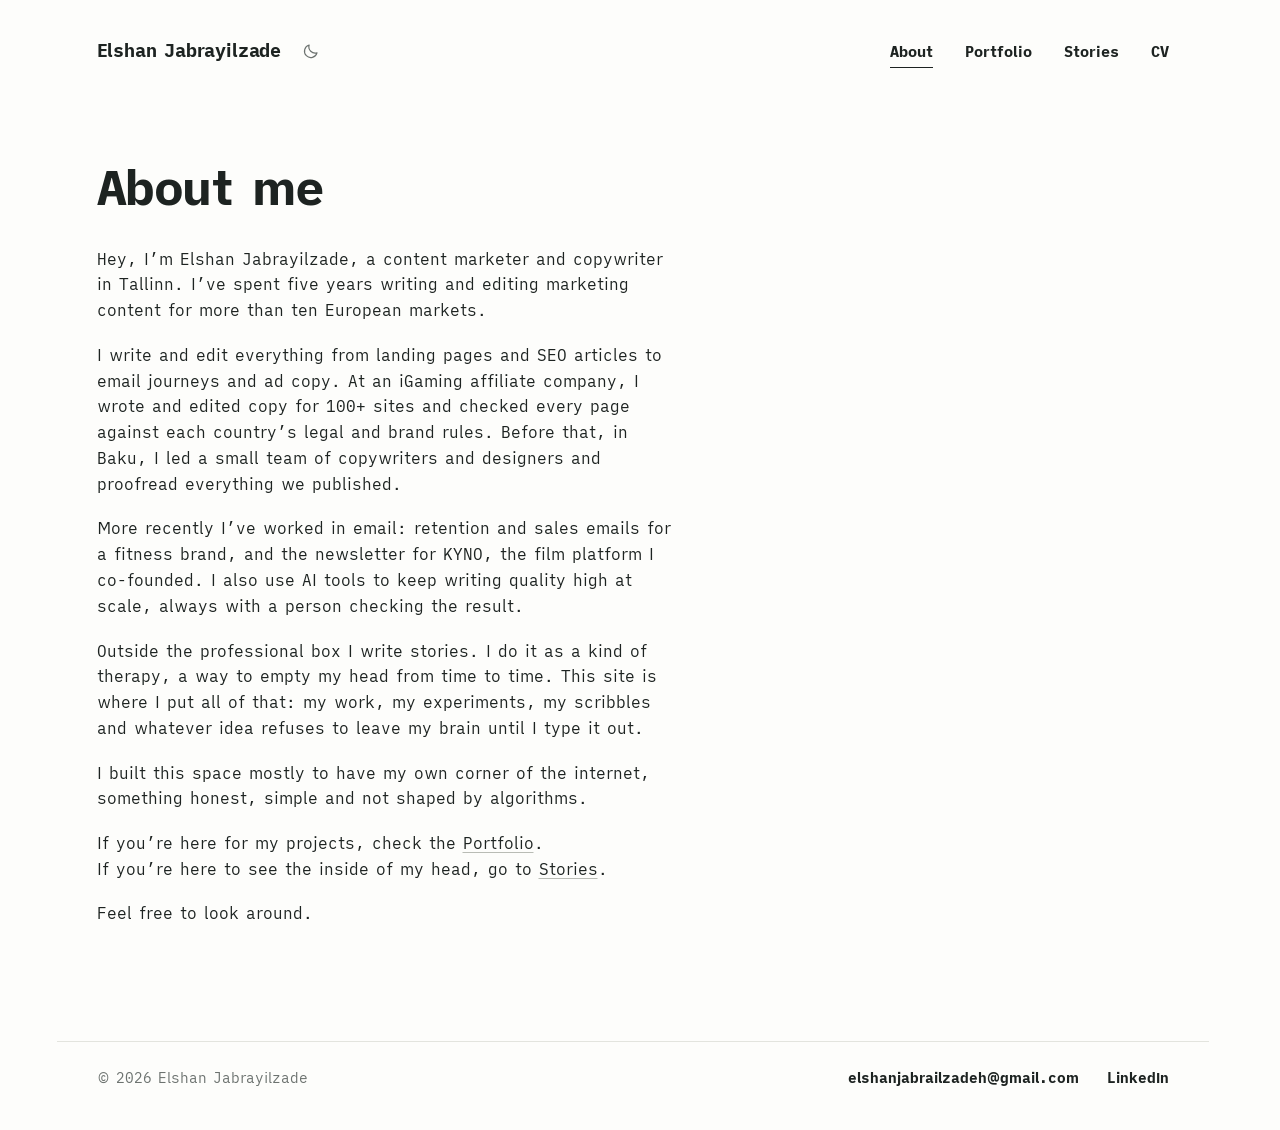
==== commit c856d09a: "Reframe About page as content marketer and copywriter Co-Authored-By: Claude Opus 5.5 <noreply@anthr" ====
--- a/about/index.html
+++ b/about/index.html
@@ -33,9 +33,9 @@
   <main class="wrap">
     <div class="prose">
       <h1>About me</h1>
-      <p>Hey, I’m Elshan Jabrayilzade, an email and lifecycle marketer in Tallinn who started out as a writer, and still can’t stop being one.</p>
-      <p>I plan, write and build email programmes: welcome series, automations, newsletters and campaigns, from the first email a subscriber gets to the one that asks them to buy. I work mostly in Mailchimp and Brevo, and I care as much about why someone clicks as about the numbers that show it.</p>
-      <p>Before email, I spent years in content: copywriting and social media for education brands in Baku, landing pages and reviews for affiliate sites across ten European markets, SEO, editing and a lot of poking around in analytics until things made sense. I also co-founded KYNO, a film platform, which is where most of my writing habits come from.</p>
+      <p>Hey, I’m Elshan Jabrayilzade, a content marketer and copywriter in Tallinn. I’ve spent five years writing and editing marketing content for more than ten European markets.</p>
+      <p>I write and edit everything from landing pages and SEO articles to email journeys and ad copy. At an iGaming affiliate company, I wrote and edited copy for 100+ sites and checked every page against each country’s legal and brand rules. Before that, in Baku, I led a small team of copywriters and designers and proofread everything we published.</p>
+      <p>More recently I’ve worked in email: retention and sales emails for a fitness brand, and the newsletter for KYNO, the film platform I co-founded. I also use AI tools to keep writing quality high at scale, always with a person checking the result.</p>
       <p>Outside the professional box I write stories. I do it as a kind of therapy, a way to empty my head from time to time. This site is where I put all of that: my work, my experiments, my scribbles and whatever idea refuses to leave my brain until I type it out.</p>
       <p>I built this space mostly to have my own corner of the internet, something honest, simple and not shaped by algorithms.</p>
       <p>If you’re here for my projects, check the <a href="../portfolio/">Portfolio</a>.<br>
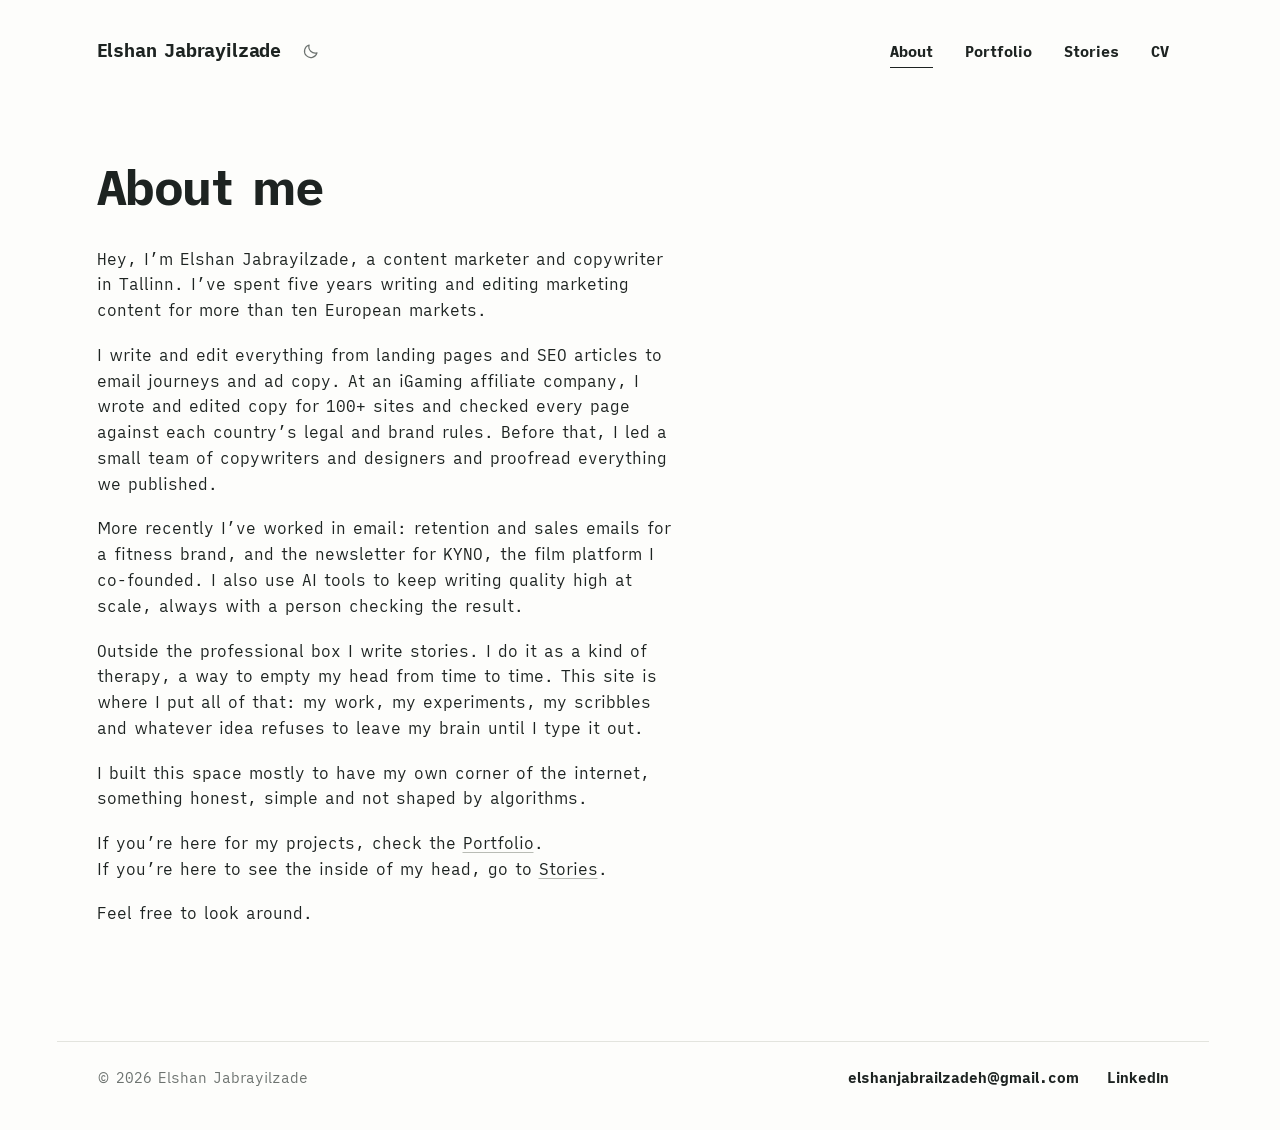
==== commit 703d1ba3: "Lead home page with copywriting, drop Baku from About Co-Authored-By: Claude Opus 5.5 <noreply@anthr" ====
--- a/about/index.html
+++ b/about/index.html
@@ -34,7 +34,7 @@
     <div class="prose">
       <h1>About me</h1>
       <p>Hey, I’m Elshan Jabrayilzade, a content marketer and copywriter in Tallinn. I’ve spent five years writing and editing marketing content for more than ten European markets.</p>
-      <p>I write and edit everything from landing pages and SEO articles to email journeys and ad copy. At an iGaming affiliate company, I wrote and edited copy for 100+ sites and checked every page against each country’s legal and brand rules. Before that, in Baku, I led a small team of copywriters and designers and proofread everything we published.</p>
+      <p>I write and edit everything from landing pages and SEO articles to email journeys and ad copy. At an iGaming affiliate company, I wrote and edited copy for 100+ sites and checked every page against each country’s legal and brand rules. Before that, I led a small team of copywriters and designers and proofread everything we published.</p>
       <p>More recently I’ve worked in email: retention and sales emails for a fitness brand, and the newsletter for KYNO, the film platform I co-founded. I also use AI tools to keep writing quality high at scale, always with a person checking the result.</p>
       <p>Outside the professional box I write stories. I do it as a kind of therapy, a way to empty my head from time to time. This site is where I put all of that: my work, my experiments, my scribbles and whatever idea refuses to leave my brain until I type it out.</p>
       <p>I built this space mostly to have my own corner of the internet, something honest, simple and not shaped by algorithms.</p>
